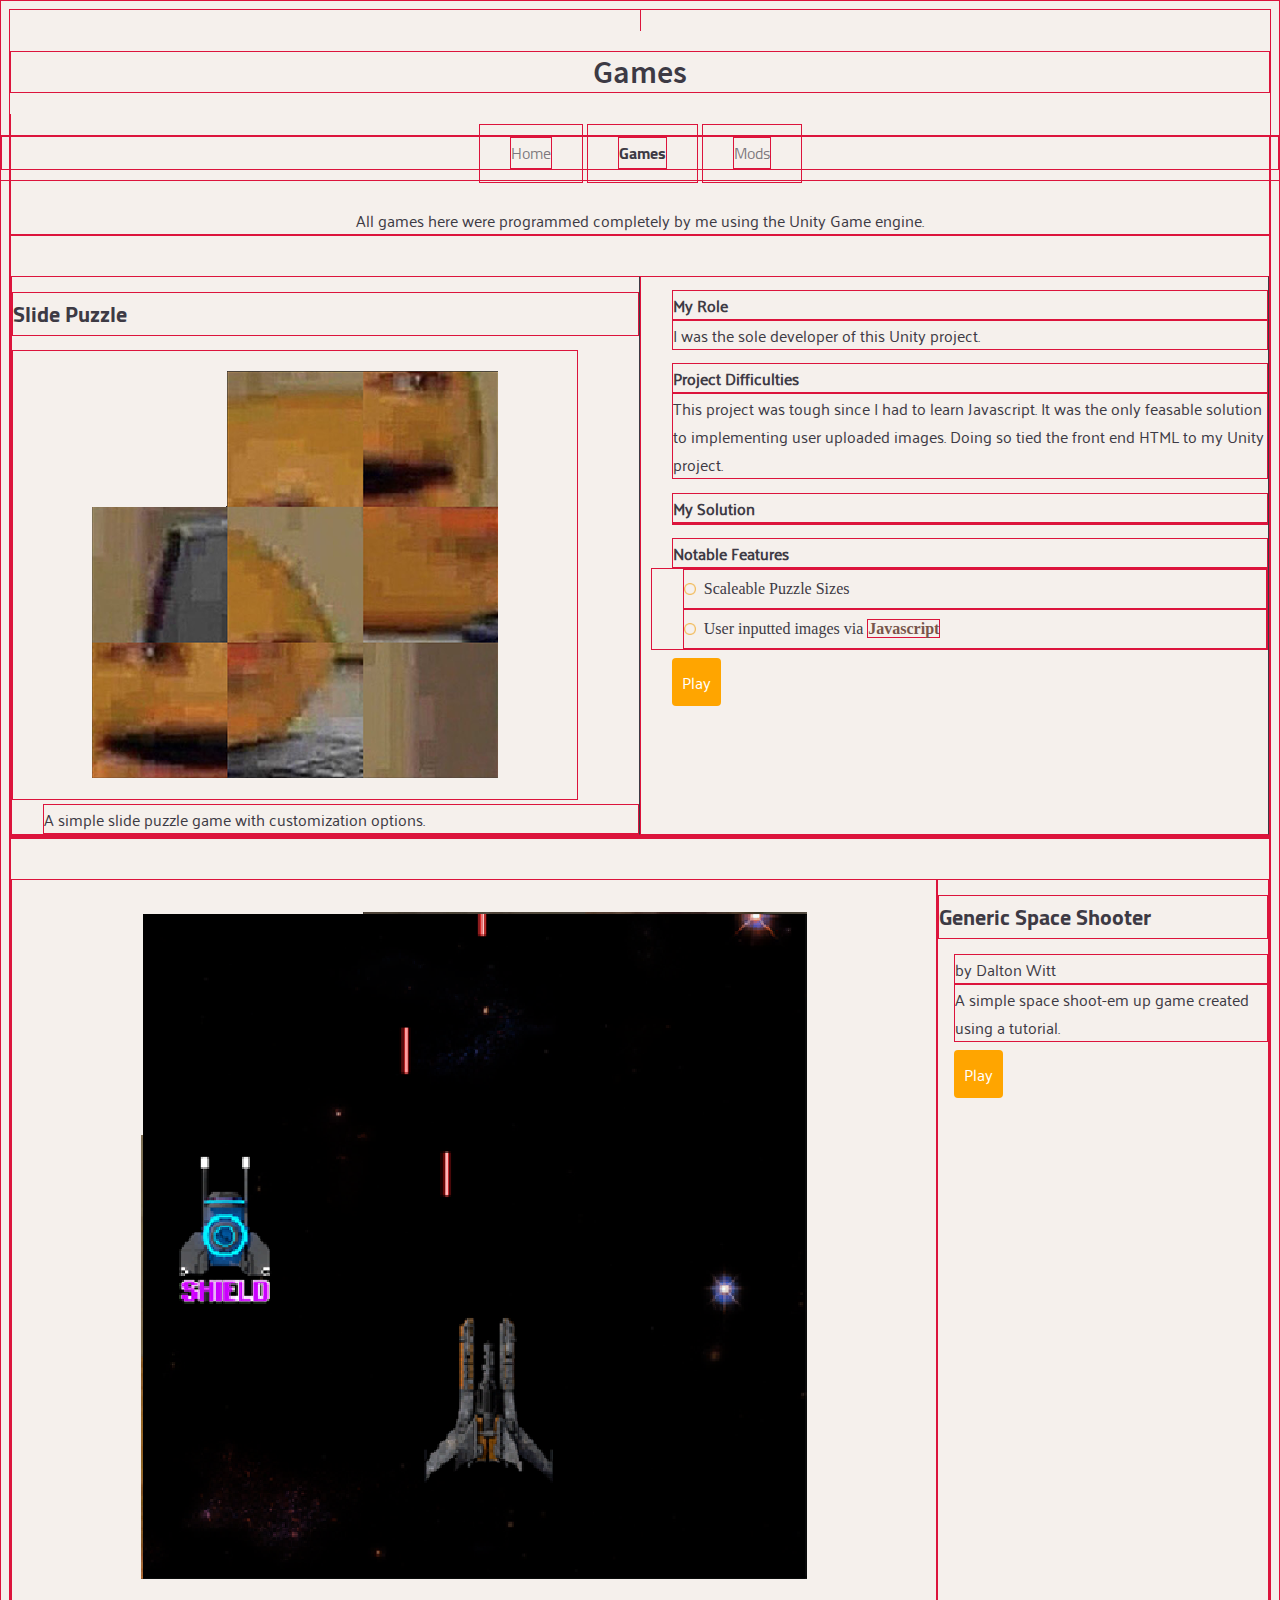
==== games.html @ ef32c963 "update game page with more detail" ====
<!DOCTYPE html>
<html>
    <head>
        <meta charset="UTF-8" />
        <meta name="viewport" content="width=device-width, initial-scale=1"/>
        <title>Citrus Games</title>
        <link href="style.css" rel="stylesheet" />
        <link href="gamestyle.css" rel="stylesheet" />
        <!-- Icon made by Freepik from www.flaticon.com -->
        <link rel="icon" href="index.png">

        <header>
            <h1>Games</h1>
        </header>
    </head>

    <body>
        <nav>
            <ul>
                <li><a href="https://citrushappy.github.io">Home</a></li>
                <li><a href="https://citrushappy.github.io/games" class="active">Games</a></li>
                <li><a href="https://citrushappy.github.io/mods">Mods</a></li>
            </ul>
        </nav>

        <section>
            All games here were programmed completely by me using the Unity Game engine.
            
        </section>

        <div class="game-widget">
            <div class="column">
                <h1>Slide Puzzle</h1>
                <img src="puzzlegame.png" class="gameimage" alt="puzzle game">
                <p>A simple slide puzzle game with customization options.</p>
            </div>

            <div class="column">
                <h2>My Role</h2>
                <p>I was the sole developer of this Unity project.</p>

                <h2>Project Difficulties</h2>
                <p>This project was tough since I had to learn Javascript. It was the only feasable solution to implementing user uploaded images. Doing so tied the front end HTML to my Unity project.</p>

                <h2>My Solution</h2>
                <p></p>

                <h2>Notable Features</h2>
                 <ul>
                     <li>Scaleable Puzzle Sizes</li>
                     <li>User inputted images via <b>Javascript</b></li>
                 </ul>
            
                <a href="puzzle.html" type="button" class="gamebutton">Play</a>
            </div>
        </div>

        <aside>
            
        </aside>

        <article class="game-widget">
            <img src="spacegame.png" class="gameimage" alt="space game">
            <sidebar class="game-widget-desc">
                <h1>Generic Space Shooter</h1>
                <p>by Dalton Witt</p>
                <p>A simple space shoot-em up game created using a tutorial.</p>
            
                <a href="space.html" type="button" class="gamebutton">Play</a>
            </sidebar>
        </article>
        
        </body>
    
</html>
---- style.css ----
/* Font Definitions */
@font-face {
    font-family: SourceSansPro-Regular;
    src: url(fonts/SourceSansPro-Regular.ttf);
}

@font-face {
    font-family: SourceSansPro-Bold;
    src: url(fonts/SourceSansPro-Bold.ttf);
}

@font-face {
    font-family: SourceSansPro-SemiBold;
    src: url(fonts/SourceSansPro-SemiBold.ttf);
}

@font-face {
    font-family: SourceSansPro-Light;
    src: url(fonts/SourceSansPro-Light.ttf);
}

@font-face {
    font-family: Palanquin-Regular;
    src: url(fonts/Palanquin-Regular.ttf);
}

@font-face {
    font-family: Cairo-Bold;
    src: url(fonts/Cairo-Bold.ttf);
}

@font-face {
    font-family: Cairo-Regular;
    src: url(fonts/Cairo-Regular.ttf);
}


* {
    border: 1px solid crimson;
}



.greenstripe {
    width: 30px;
    position: absolute;
    background-color: #98a9a080;
    top: 0px;
    bottom: 0px;
    right: 50px;
    z-index: -1;
}

.brownstripe {
    width: 30px;
    position: absolute;
    background-color: #78554a80;
    top: 0px;
    bottom: 0px;
    right: 0px;
    z-index: -1;
}


body {
    background-color: #f5f0ec;
    color: #3d3a44;
}



/* Header */
header {
    font-family: SourceSansPro-SemiBold;
    display: inline;
    text-align: center;
    margin-left: 50%;
    margin-right: 50%;
    margin-top: 20px;
    margin-bottom: auto;
}



/* NAV BAR */ 
nav {
    position: absolute;
    margin-left: auto;
    margin-right: auto;
    left: 0;
    right: 0;
    display: block;
    list-style: none;
    text-align: center;
    padding-bottom: 10px;
}


ul {
    margin: 0px;
    padding: 0px;
}

li {
    display: inline;
    padding-left: 30px;
    padding-right: 30px;
    padding-top: 20px;
    padding-bottom: 20px;
}

.active {
    font-family: Cairo-Bold;
    color: #3d3a44;
}

li a {
    font-family: Cairo-Regular;
    color: #3d3a44a8;
    display: inline-block;
    text-decoration: none;
}

li a:hover {
    -webkit-animation: glow .2s ease-in-out alternate;
    -moz-animation: glow .2s ease-in-out alternate;
    animation: glow .2s ease-in-out alternate;
    animation-fill-mode: forwards; 
}

.active:hover {
    -webkit-animation: glow_active .2s ease-in-out alternate;
    -moz-animation: glow_active .2s ease-in-out alternate;
    animation: glow_active .2s ease-in-out alternate;
    animation-fill-mode: forwards; 
}

@-webkit-keyframes glow {
    from {
      color: #3d3a44a8;
    }
    to {
        color: #3d3a44;
    }
}


@-webkit-keyframes glow_active {
    from {
      color: #3d3a44;
    }
    to {
        color: #3d3a44e7;
    }
}

li a:visited {
    color: inherit;
}

section {
    font-family: Palanquin-Regular;
    display: block;
    padding-top: 70px;
    text-align: center;
}


/* Email Link */
.email .highlight-link {
    display: inline-block;
    color: #78554a;
    font-weight: 400;
    text-decoration: none;
    padding: 2px 3px;
    
    -webkit-transition: all .2s ease-in-out;
    transition: all .2s ease-in-out;
    
    -webkit-box-shadow: inset 0 -3px 0 #313131;
    box-shadow: inset 0 -3px 0#313131;
}

.email .highlight-link:hover {
    -webkit-box-shadow: inset 0 -33px 0 0 #313131;
    box-shadow: inset 0 -33px 0 0 #313131;
    color: #f5f0ec
}

.email .highlight-link:visited {
    color: #f5f0ec;

}




/* ScrollBar */
::-webkit-scrollbar {
    display: none;
    -ms-overflow-style: none;  /* IE and Edge */
    scrollbar-width: none; /* Firefox */
}
  
::-webkit-scrollbar-track {
    background: black;
}

::-webkit-scrollbar-thumb {
    background: #555;
}
  
::-webkit-scrollbar-thumb:hover {
    background: #222;
}


/* Social Media Icons */
.social_media {
    width: 40px;
    height: 40px;
    padding: 1%;
}

footer {
    border-top: 1px solid #3d3a4434;

    position: fixed;
    bottom: 10px;
    left: 15%;
    right: 15%;

    padding-top: 10px;
    text-align: center;
}
---- gamestyle.css ----
/* Game Widget */
.game-widget {
    padding-top: 40px;
    display: flex;
}

.game-widget p, .game-widget a, .game-widget h2 {
    font-family: Palanquin-Regular;
    margin-left: 5%;
    margin-bottom: 0px;
}

.game-widget p{
    margin-top: 0px;
}

.game-widget h1 {
    font-family: Cairo-Bold;
    font-size: 22px;
}

.game-widget h2 {
    font-size: 16px;
}

.column {
    flex: 50%;
    border-right: 1px solid #3d3a44;
}

/* LIST */
.game-widget ul {
    list-style: none;
    margin-left: 10px;
    padding: 0;
    text-indent: 10px;
}

.game-widget li {
    display: block;
    margin-left: 5%;
    padding: 10px;
    background: url('css/bullet.png') no-repeat left;
    background-size: 12px;
}

b {
    color: #78554a;
    text-decoration: none;
}


.gameimage {
    width: 90%;
    image-rendering: pixelated;
    
}

.gamebutton {
    display: inline-block;
    margin-top: 8px;
    font-family: SourceSansPro-Bold;

    color: white;
    text-decoration: none;
    border: none;
    background-color: orange;
    padding: 10px;
    border-radius: 4px;
}
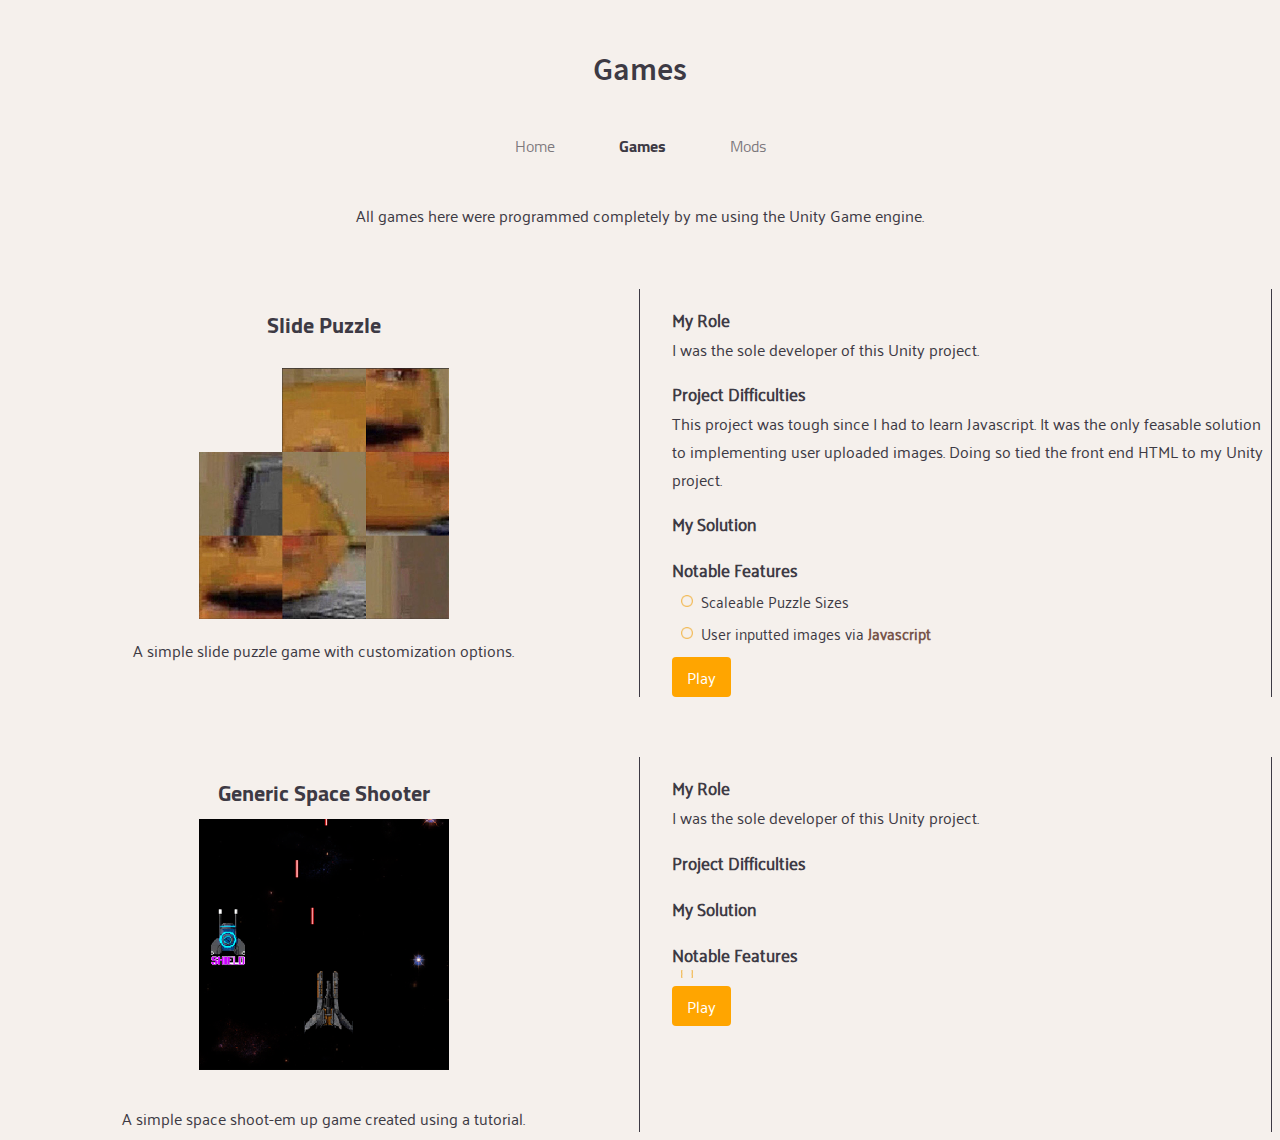
==== commit 6a6ec476: "apply style to space game widget" ====
--- a/games.html
+++ b/games.html
@@ -29,9 +29,8 @@
         </section>
 
         <div class="game-widget">
-            <div class="column">
+            <div class="column" id="puzzleimage">
                 <h1>Slide Puzzle</h1>
-                <img src="puzzlegame.png" class="gameimage" alt="puzzle game">
                 <p>A simple slide puzzle game with customization options.</p>
             </div>
 
@@ -55,20 +54,32 @@
             </div>
         </div>
 
-        <aside>
-            
-        </aside>
+        
+        <div class="game-widget">
+            <div class="column" id="spaceimage">
+                <h1>Generic Space Shooter</h1>
+                <p>A simple space shoot-em up game created using a tutorial.</p>
+            </div>
 
-        <article class="game-widget">
-            <img src="spacegame.png" class="gameimage" alt="space game">
-            <sidebar class="game-widget-desc">
-                <h1>Generic Space Shooter</h1>
-                <p>by Dalton Witt</p>
-                <p>A simple space shoot-em up game created using a tutorial.</p>
+            <div class="column">
+                <h2>My Role</h2>
+                <p>I was the sole developer of this Unity project.</p>
+
+                <h2>Project Difficulties</h2>
+                <p></p>
+
+                <h2>My Solution</h2>
+                <p></p>
+
+                <h2>Notable Features</h2>
+                 <ul>
+                     <li></li>
+                     <li></li>
+                 </ul>
             
                 <a href="space.html" type="button" class="gamebutton">Play</a>
-            </sidebar>
-        </article>
+            </div>
+        </div>
         
         </body>
     
--- a/style.css
+++ b/style.css
@@ -34,11 +34,11 @@
     src: url(fonts/Cairo-Regular.ttf);
 }
 
-
+/*
 * {
     border: 1px solid crimson;
 }
-
+*/
 
 
 .greenstripe {
--- a/gamestyle.css
+++ b/gamestyle.css
@@ -1,7 +1,7 @@
 
 /* Game Widget */
 .game-widget {
-    padding-top: 40px;
+    padding-top: 60px;
     display: flex;
 }
 
@@ -15,13 +15,20 @@
     margin-top: 0px;
 }
 
+#puzzleimage p, #spaceimage p {
+    text-align: center;
+    margin-top: 290px;
+    margin-left: 0px;
+}
+
 .game-widget h1 {
     font-family: Cairo-Bold;
     font-size: 22px;
+    text-align: center;
 }
 
 .game-widget h2 {
-    font-size: 16px;
+    font-size: 17px;
 }
 
 .column {
@@ -31,6 +38,8 @@
 
 /* LIST */
 .game-widget ul {
+    font-family: Palanquin-Regular;
+    font-size: 15px;
     list-style: none;
     margin-left: 10px;
     padding: 0;
@@ -40,7 +49,8 @@
 .game-widget li {
     display: block;
     margin-left: 5%;
-    padding: 10px;
+    padding: 2px;
+    padding-left: 10px;
     background: url('css/bullet.png') no-repeat left;
     background-size: 12px;
 }
@@ -50,11 +60,18 @@
     text-decoration: none;
 }
 
+#puzzleimage {
+    background: url('puzzlegame.png') no-repeat;
+    background-size: 250px;
+    background-position: center;
+    image-rendering: pixelated;
+}
 
-.gameimage {
-    width: 90%;
+#spaceimage {
+    background: url('spacegame.png') no-repeat;
+    background-size: 250px;
+    background-position: center;
     image-rendering: pixelated;
-    
 }
 
 .gamebutton {
@@ -66,6 +83,8 @@
     text-decoration: none;
     border: none;
     background-color: orange;
-    padding: 10px;
+    padding: 6px;
+    padding-left: 15px;
+    padding-right: 15px;
     border-radius: 4px;
 }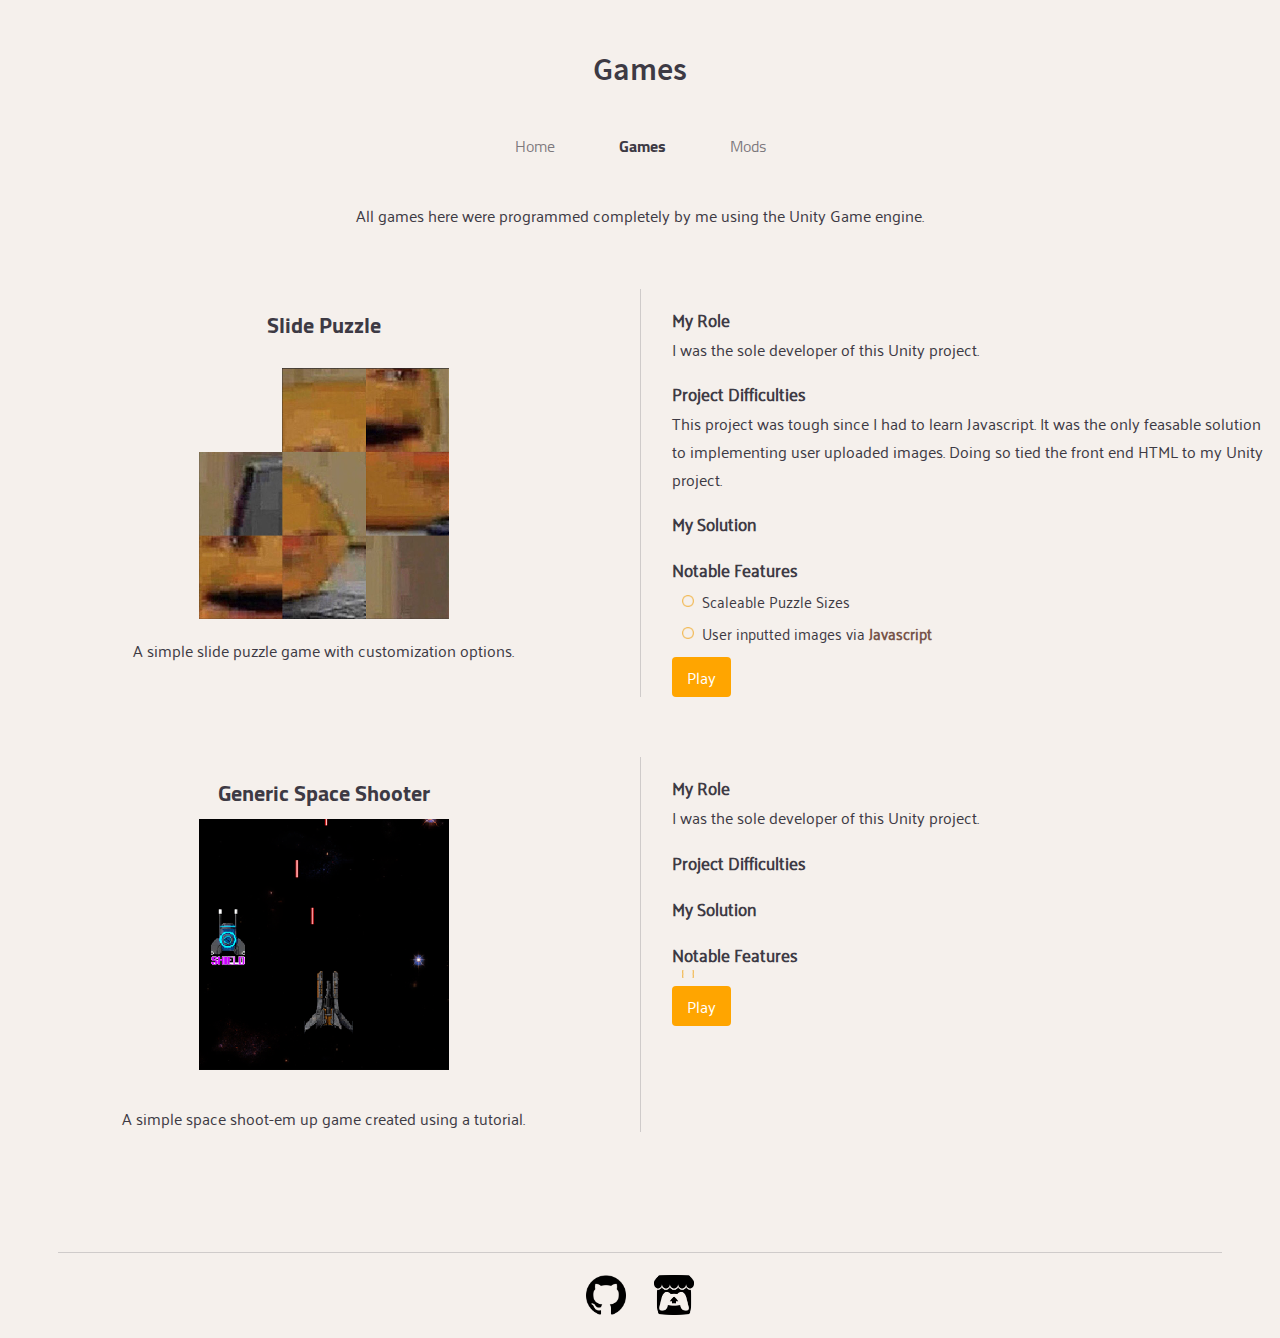
==== commit 0f263191: "update footer" ====
--- a/games.html
+++ b/games.html
@@ -54,7 +54,7 @@
             </div>
         </div>
 
-        
+
         <div class="game-widget">
             <div class="column" id="spaceimage">
                 <h1>Generic Space Shooter</h1>
@@ -80,6 +80,12 @@
                 <a href="space.html" type="button" class="gamebutton">Play</a>
             </div>
         </div>
+
+        <footer>
+            <!-- Icon made by Pixel perfect from www.flaticon.com -->
+            <a href="https://github.com/CitrusHappy" target="_blank"><img src="github.png" class="social_media" alt="github"></a>
+            <a href="https://citrusdev.itch.io/" target="_blank"><img src="itchio.png" class="social_media" alt="itchio"></a>
+        </footer>
         
         </body>
     
--- a/style.css
+++ b/style.css
@@ -224,12 +224,10 @@
 
 footer {
     border-top: 1px solid #3d3a4434;
-
-    position: fixed;
-    bottom: 10px;
-    left: 15%;
-    right: 15%;
-
+    margin: 0 auto;
+    margin-left: 50px;
+    margin-right: 50px;
+    margin-top: 120px;
     padding-top: 10px;
     text-align: center;
 }--- a/gamestyle.css
+++ b/gamestyle.css
@@ -33,7 +33,7 @@
 
 .column {
     flex: 50%;
-    border-right: 1px solid #3d3a44;
+    
 }
 
 /* LIST */
@@ -62,6 +62,7 @@
 
 #puzzleimage {
     background: url('puzzlegame.png') no-repeat;
+    border-right: 1px solid #3d3a4434;
     background-size: 250px;
     background-position: center;
     image-rendering: pixelated;
@@ -69,6 +70,7 @@
 
 #spaceimage {
     background: url('spacegame.png') no-repeat;
+    border-right: 1px solid #3d3a4434;
     background-size: 250px;
     background-position: center;
     image-rendering: pixelated;
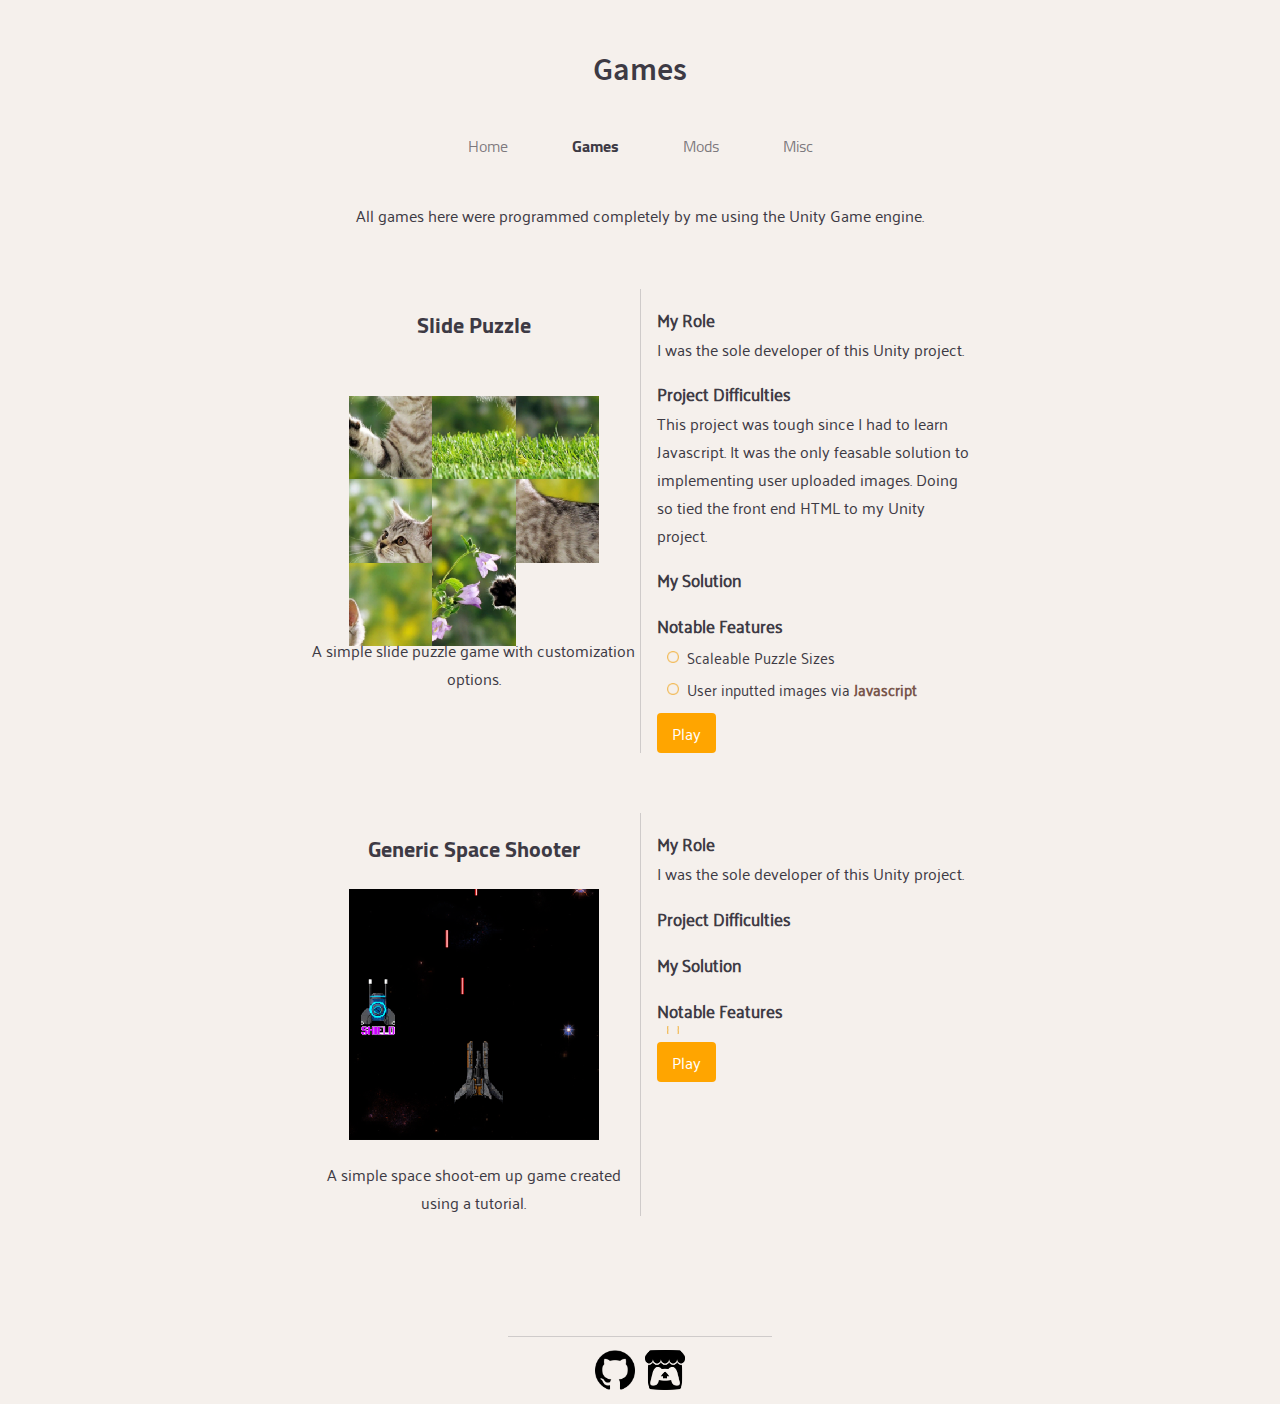
==== commit 98c6ce87: "add misc page" ====
--- a/games.html
+++ b/games.html
@@ -20,6 +20,7 @@
                 <li><a href="https://citrushappy.github.io">Home</a></li>
                 <li><a href="https://citrushappy.github.io/games" class="active">Games</a></li>
                 <li><a href="https://citrushappy.github.io/mods">Mods</a></li>
+                <li><a href="https://citrushappy.github.io/misc">Misc</a></li>
             </ul>
         </nav>
 
--- a/style.css
+++ b/style.css
@@ -225,8 +225,8 @@
 footer {
     border-top: 1px solid #3d3a4434;
     margin: 0 auto;
-    margin-left: 50px;
-    margin-right: 50px;
+    margin-left: 500px;
+    margin-right: 500px;
     margin-top: 120px;
     padding-top: 10px;
     text-align: center;
--- a/gamestyle.css
+++ b/gamestyle.css
@@ -3,6 +3,8 @@
 .game-widget {
     padding-top: 60px;
     display: flex;
+    margin-left: 300px;
+    margin-right: 300px;
 }
 
 .game-widget p, .game-widget a, .game-widget h2 {
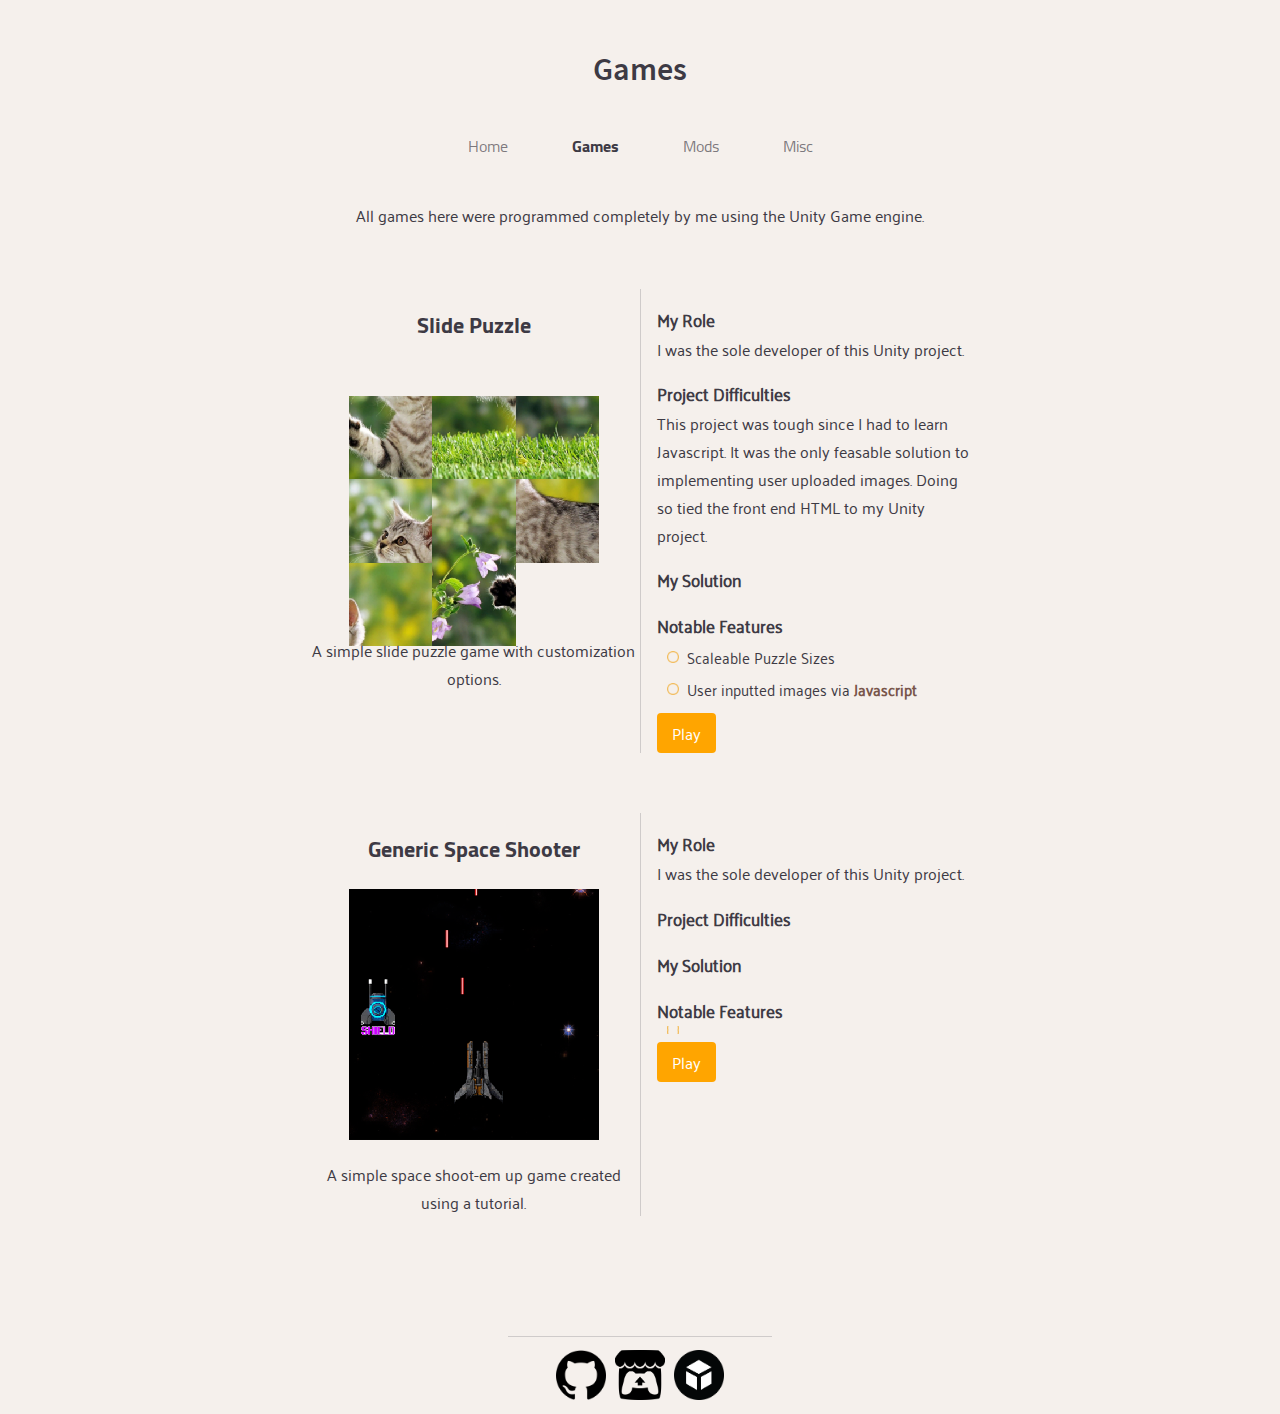
==== commit 56a171b1: "add sketchfab embeds" ====
--- a/games.html
+++ b/games.html
@@ -81,11 +81,12 @@
                 <a href="space.html" type="button" class="gamebutton">Play</a>
             </div>
         </div>
-
+        
         <footer>
             <!-- Icon made by Pixel perfect from www.flaticon.com -->
-            <a href="https://github.com/CitrusHappy" target="_blank"><img src="github.png" class="social_media" alt="github"></a>
-            <a href="https://citrusdev.itch.io/" target="_blank"><img src="itchio.png" class="social_media" alt="itchio"></a>
+            <a href="https://github.com/CitrusHappy" target="_blank" title="GitHub"><img src="github.png" class="social_media" alt="github"></a>
+            <a href="https://citrusdev.itch.io/" target="_blank" title="itchio"><img src="itchio.png" class="social_media" alt="itchio"></a>
+            <a href="https://sketchfab.com/venture.dalton" target="_blank" title="Sketchfab"><img src="sketchfab.png" class="social_media" alt="sketchfab"></a>
         </footer>
         
         </body>
--- a/style.css
+++ b/style.css
@@ -217,9 +217,10 @@
 
 /* Social Media Icons */
 .social_media {
-    width: 40px;
-    height: 40px;
+    width: 50px;
+    height: 50px;
     padding: 1%;
+    background-size: contain
 }
 
 footer {
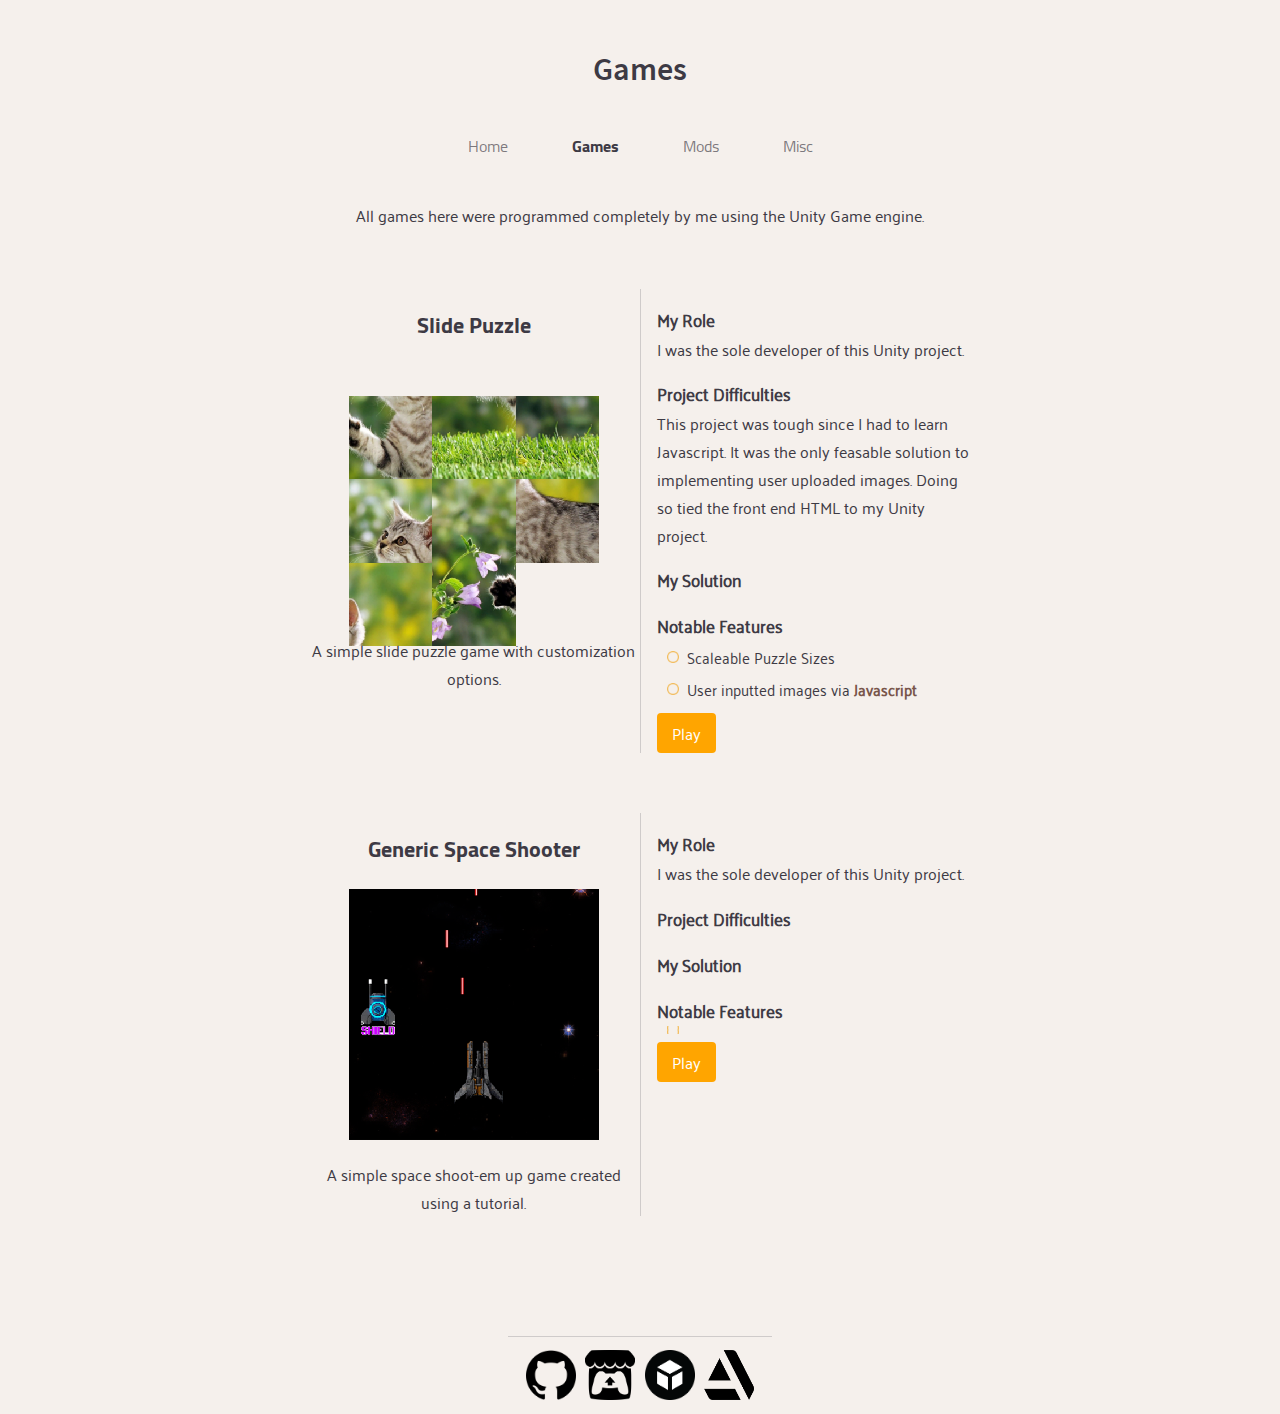
==== commit e5617a90: "add artstation footer" ====
--- a/games.html
+++ b/games.html
@@ -81,13 +81,14 @@
                 <a href="space.html" type="button" class="gamebutton">Play</a>
             </div>
         </div>
-        
-        <footer>
-            <!-- Icon made by Pixel perfect from www.flaticon.com -->
-            <a href="https://github.com/CitrusHappy" target="_blank" title="GitHub"><img src="github.png" class="social_media" alt="github"></a>
-            <a href="https://citrusdev.itch.io/" target="_blank" title="itchio"><img src="itchio.png" class="social_media" alt="itchio"></a>
-            <a href="https://sketchfab.com/venture.dalton" target="_blank" title="Sketchfab"><img src="sketchfab.png" class="social_media" alt="sketchfab"></a>
-        </footer>
+
+    <footer>
+        <!-- Icon made by Pixel perfect from www.flaticon.com -->
+        <a href="https://github.com/CitrusHappy" target="_blank" title="GitHub"><img src="github.png" class="social_media" alt="github"></a>
+        <a href="https://citrusdev.itch.io/" target="_blank" title="itchio"><img src="itchio.png" class="social_media" alt="itchio"></a>
+        <a href="https://sketchfab.com/venture.dalton" target="_blank" title="Sketchfab"><img src="sketchfab.png" class="social_media" alt="sketchfab"></a>
+        <a href="https://www.artstation.com/citrush" target="_blank" title="ArtStation"><img src="ArtStationicon.png" class="social_media" alt="ArtStation"></a>
+    </footer>
         
         </body>
     
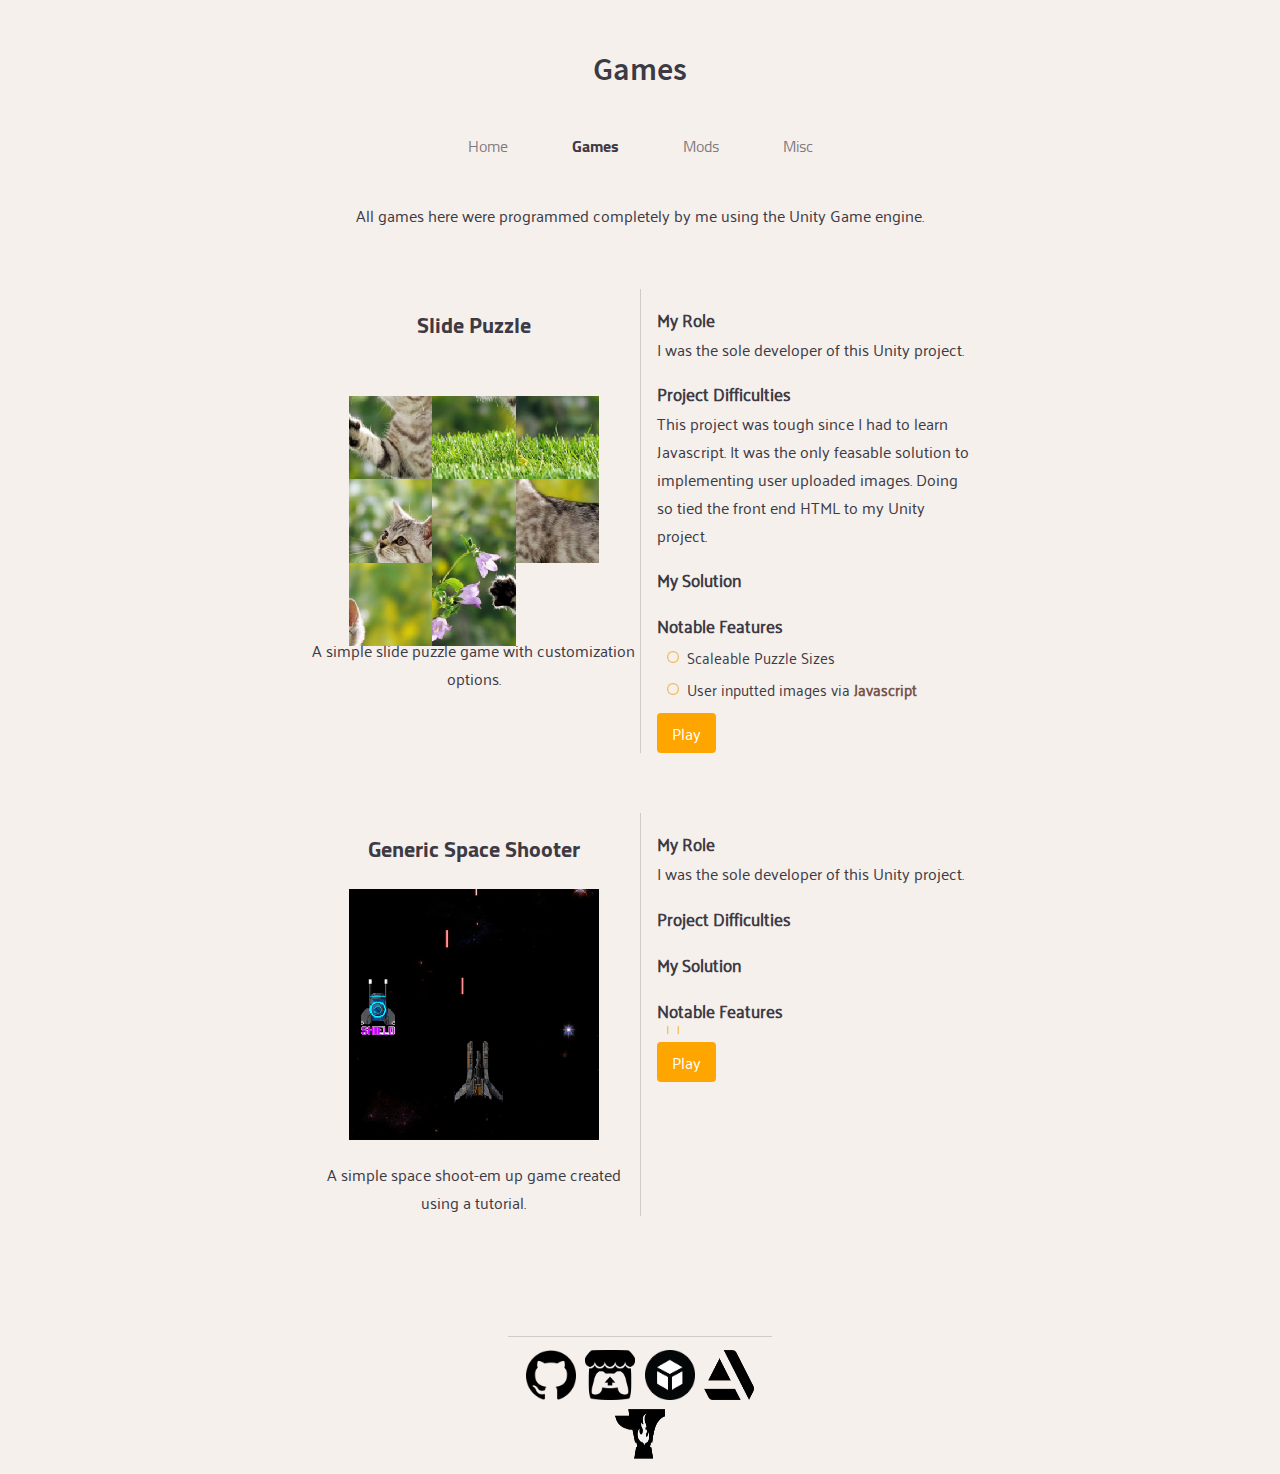
==== commit 3311fedf: "add curseforge link" ====
--- a/games.html
+++ b/games.html
@@ -88,6 +88,7 @@
         <a href="https://citrusdev.itch.io/" target="_blank" title="itchio"><img src="itchio.png" class="social_media" alt="itchio"></a>
         <a href="https://sketchfab.com/venture.dalton" target="_blank" title="Sketchfab"><img src="sketchfab.png" class="social_media" alt="sketchfab"></a>
         <a href="https://www.artstation.com/citrush" target="_blank" title="ArtStation"><img src="ArtStationicon.png" class="social_media" alt="ArtStation"></a>
+        <a href="https://www.curseforge.com/members/citrushappy/projects" target="_blank" title="Curseforge"><img src="curseforge.png" class="social_media" alt="curseforge"></a>
     </footer>
         
         </body>
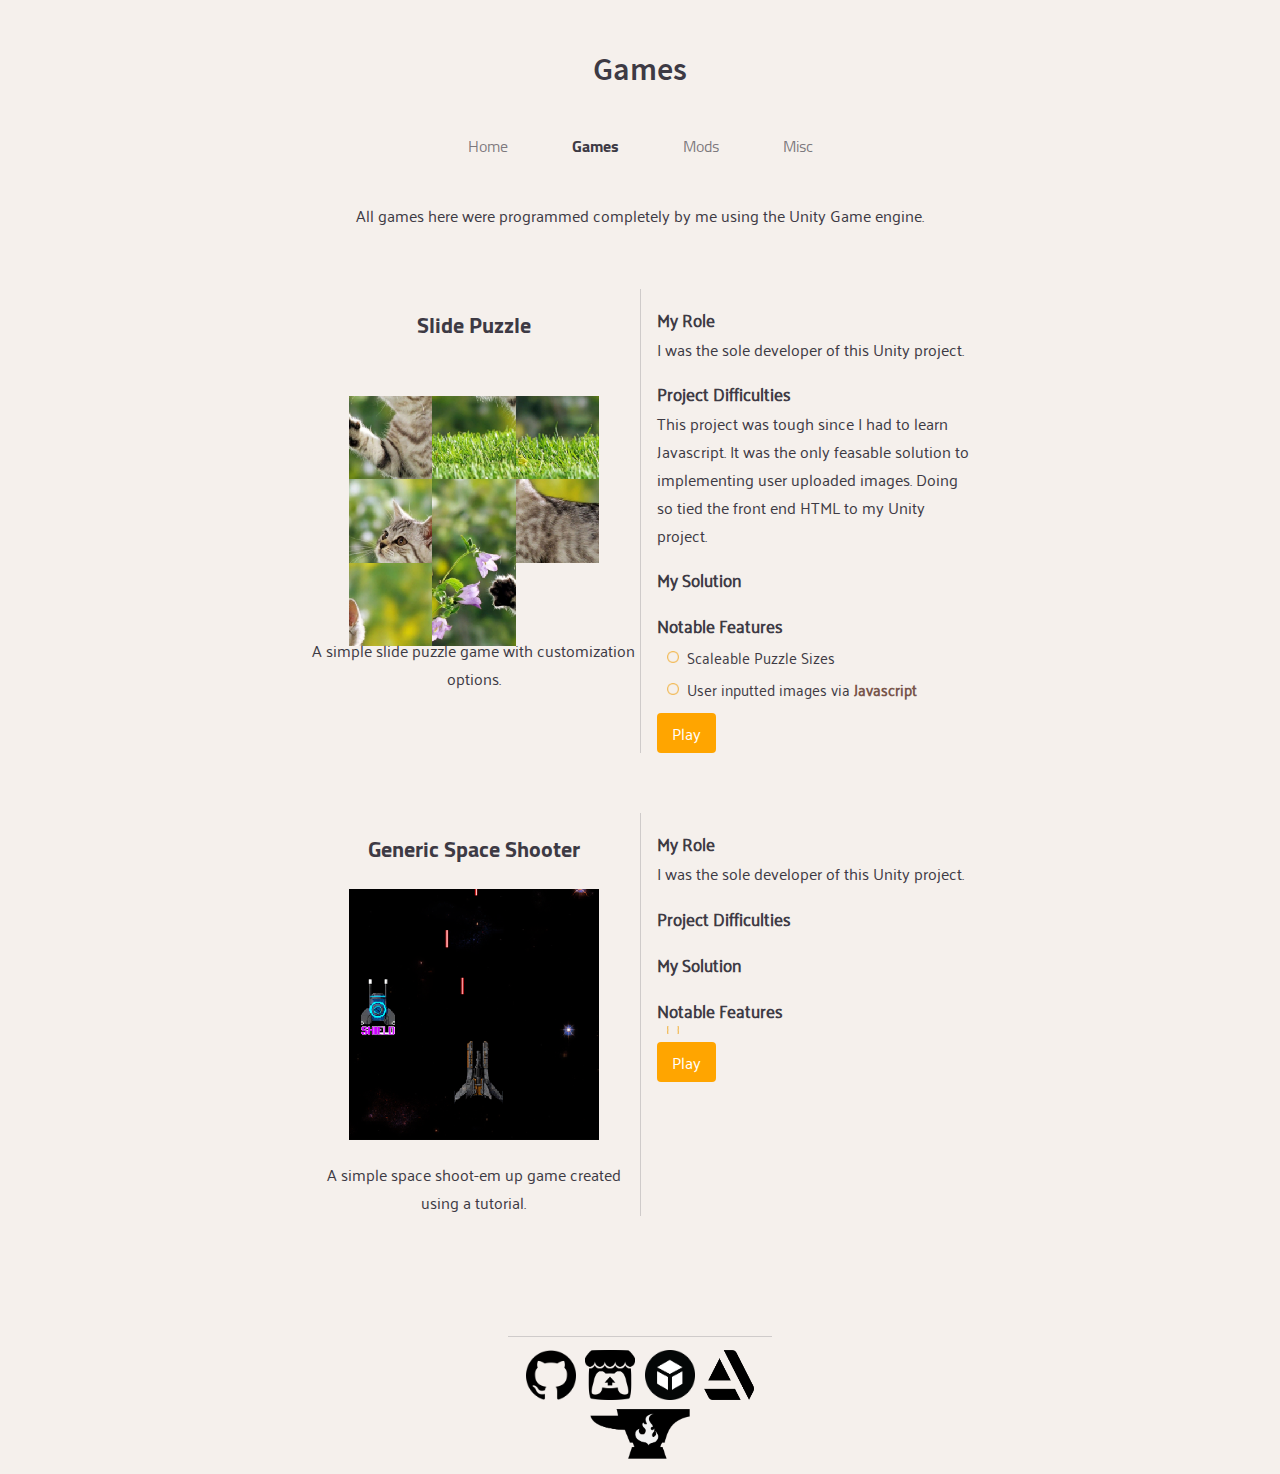
==== commit 0295c94d: "icon fix" ====
--- a/games.html
+++ b/games.html
@@ -88,7 +88,7 @@
         <a href="https://citrusdev.itch.io/" target="_blank" title="itchio"><img src="itchio.png" class="social_media" alt="itchio"></a>
         <a href="https://sketchfab.com/venture.dalton" target="_blank" title="Sketchfab"><img src="sketchfab.png" class="social_media" alt="sketchfab"></a>
         <a href="https://www.artstation.com/citrush" target="_blank" title="ArtStation"><img src="ArtStationicon.png" class="social_media" alt="ArtStation"></a>
-        <a href="https://www.curseforge.com/members/citrushappy/projects" target="_blank" title="Curseforge"><img src="curseforge.png" class="social_media" alt="curseforge"></a>
+        <a href="https://www.curseforge.com/members/citrushappy/projects" target="_blank" title="Curseforge"><img src="curseforge.png" class="curseforge" alt="curseforge"></a>
     </footer>
         
         </body>
--- a/style.css
+++ b/style.css
@@ -223,6 +223,14 @@
     background-size: contain
 }
 
+.curseforge
+{
+    width: auto;
+    height: 50px;
+    padding: 1%;
+    background-size: contain
+}
+
 footer {
     border-top: 1px solid #3d3a4434;
     margin: 0 auto;
